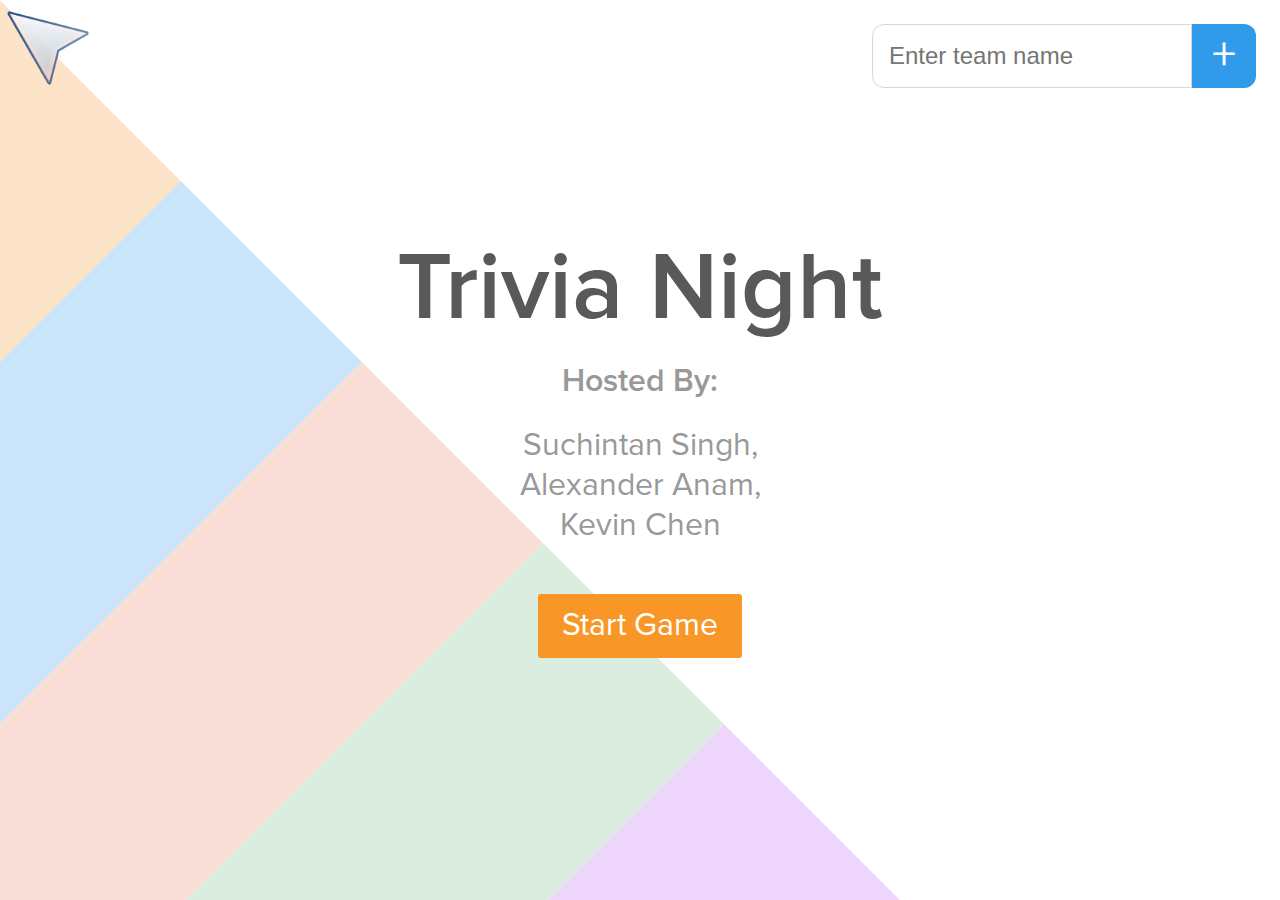
==== 06-26-2018/index.html @ 24c71b9f "Added new trivia questions" ====
<html>

<head>
    <title>Trivia</title>

    <link type="text/css" rel="stylesheet" href="reset.css" />
    <link type="text/css" rel="stylesheet" href="main.css" />

    <script type="text/javascript" src="underscore.js"></script>
    <script type="text/javascript" src="jquery.js"></script>
    <script type="text/javascript" src="questions.js"></script>
    <script type="text/javascript" src="main.js"></script>
</head>

<body>
    <img id="cursor" src="images/cursor.png" />

    <div id="home" class="screen">
        <div class="bg">
            <div class="panel" data-value="1"></div>
            <div class="panel" data-value="2"></div>
            <div class="panel" data-value="3"></div>
            <div class="panel" data-value="4"></div>
            <div class="panel" data-value="5"></div>
        </div>
        <div class="wrapper">
            <div class="title">Trivia Night</div>
            <div class="subtitle">
                <em>Hosted By:</em><br />
                Suchintan Singh,<br />
                Alexander Anam,<br />
                Kevin Chen
            </div>
            <button class="start-game-btn">Start Game</button>
        </div>
        <div class="teams-container">
            <div class="teams-list"></div>

            <span class="team-name-input-group">
                <input class="team-name-value" type="text" placeholder="Enter team name" />
                <button class="add-team-btn">+</button>
            </span>
        </div>
    </div>

    <div id="board" class="screen">
        <div class="scores">
            <button class="back-btn">&lt;</button>
            <div class="score-list"></div>
            <button class="finish-btn">&gt;</button>
        </div>
        <div class="questions"></div>
    </div>

    <div id="bonus" class="screen">
        <button class="back-btn">&lt;</button>
        <button class="finish-btn">&gt;</button>
        <div class="wrapper">
            <div class="title">Bonus Question</div>
            <div class="text">Identify as many song names as possible. <br />Each correct song name is worth 100 points.</div>
            <div>
                <audio class="bonus-audio" controls preload="none">
                    <source src="media/FinalGauntlet.m4a" type="audio/mp4" />
                </audio>
            </div>
            <button class="show-answer-btn">Show Answer</button>

            <div class="answers">
                <div class="answer-line">
                    <span class="track">1.</span>
                    <span class="title">Mr. Brightside -</span>
                    <span class="artist">Killers</span>
                </div>
                <div class="answer-line">
                    <span class="track">2.</span>
                    <span class="title">Always Be My Baby -</span>
                    <span class="artist">Mariah Carey</span>
                </div>
                <div class="answer-line">
                    <span class="track">3.</span>
                    <span class="title">Lose Yourself -</span>
                    <span class="artist">Eminem</span>
                </div>
                <div class="answer-line">
                    <span class="track">4.</span>
                    <span class="title">Party in the USA -</span>
                    <span class="artist">Miley Cyrus</span>
                </div>
                <div class="answer-line">
                    <span class="track">5.</span>
                    <span class="title">It's Gonna Be Me -</span>
                    <span class="artist">NSync</span>
                </div>
                <div class="answer-line">
                    <span class="track">6.</span>
                    <span class="title">Bohemian Rhapsody -</span>
                    <span class="artist">Queen</span>
                </div>
                <div class="answer-line">
                    <span class="track">7.</span>
                    <span class="title">Just The Way You Are -</span>
                    <span class="artist">Bruno Mars</span>
                </div>
                <div class="answer-line">
                    <span class="track">8.</span>
                    <span class="title">I Want You Back -</span>
                    <span class="artist">Jackson 5</span>
                </div>
                <div class="answer-line">
                    <span class="track">9.</span>
                    <span class="title">Sweet Child O' Mine -</span>
                    <span class="artist">Guns N' Roses</span>
                </div>
                <div class="answer-line">
                    <span class="track">10.</span>
                    <span class="title">Sailor moon theme</span>
                </div>
            </div>
        </div>
        <div class="scores"></div>
    </div>

    <div id="scores" class="screen">
        <div class="bg">
            <div class="panel" data-value="1"></div>
            <div class="panel" data-value="2"></div>
            <div class="panel" data-value="3"></div>
            <div class="panel" data-value="4"></div>
            <div class="panel" data-value="5"></div>
        </div>
        <button class="back-btn">&lt;</button>
        <div class="wrapper">
            <div class="title">Leaderboard</div>
            <div class="scores"></div>
        </div>
    </div>

    <!-- this will show the active question -->
    <div id="question">
        <button class="back-btn">&lt;</button>
        <div class="title"></div>
        <div class="timer">
            <span class="time">60 seconds</span>
            <button class="start-btn">Start</button>
            <button class="stop-btn">Stop</button>
        </div>
        <div class="scores"></div>
        <div class="wrapper">
            <div class="subtitle subtitle-q">Question</div>
            <div class="text-container">
                <div class="text"></div>
                <div class="choices"></div>
            </div>

            <button class="show-answer-btn">Show Answer</button>

            <div class="subtitle subtitle-a">Answer</div>
            <div class="answer"></div>

            <div class="subtitle subtitle-f">Fun Fact</div>
            <div class="fact"></div>

            <button class="close-btn">Back to Questions</button>
        </div>
    </div>


</body>

</html>
---- 06-26-2018/main.css ----
/** FONTS **/
@font-face { font-family: "ProximaNova"; src: url("fonts/ProximaNova-Regular.otf"); }
@font-face { font-family: "ProximaNovaLt"; src: url("fonts/ProximaNova-Light.otf"); }
@font-face { font-family: "ProximaNovaBd"; src: url("fonts/ProximaNova-Semibold.otf"); }

* {
    user-select: none;
}

/** COMMON STYLES **/
html {
    font-family: "ProximaNova";
    font-size: 32px;
    color: white;
}
#cursor {
    position: fixed;
    z-index: 100000;
    pointer-events: none;
    width: 96px;
}
button {
    transition: background 0.2s, opacity 0.2s;
    cursor: pointer;
    display: block;
    outline: none;
    margin: 24px auto 0 auto;
    padding: 16px 24px;
    color: white;
    background: rgba(255,255,255,0.25);
    opacity: 1.0;
    font-size: 32px;
    font-family: "ProximaNova";
    border: none;
    border-radius: 3px;
}
button:hover {
    background: rgba(255,255,255,0.4);
}
input[type="text"] {
    outline: none;
    width: 100%;
    height: 64px;
    padding: 12px 16px;
    font-size: 24px;
    border: solid 1px #d7d7d7;
    color: #595959;
    border-radius: 12px;
    box-sizing: border-box;
}
input[type="text"]:active, input[type="text"]:focus {
    border-color: #329aea;
}
.screen {
    overflow: hidden;
    position: absolute;
    top: 0;
    left: 0;
    width: 100%;
    height: 100%;
}
/** HOME STYLES **/
#home {
    display: table;
    color: #595959;
}
#home > .wrapper {
    transition: opacity 0.5s;
    position: relative;
    z-index: 1000;
    display: table-cell;
    vertical-align: middle;
    text-align: center;
}
#home > .wrapper > .title {
    font-family: "ProximaNovaBd";
    font-weight: 800;
    font-size: 96px;
    margin-bottom: 24px;
}
#home > .wrapper > .subtitle {
    line-height: 1.25em;
    margin-bottom: 48px;
    color: #999;
}
#home > .wrapper > .subtitle > em {
    display: inline-block;
    margin-bottom: 24px;
    font-family: "ProximaNovaBd";
    font-weight: 800;
}
#home button {
    background: #f89728;
}
#home button:hover {
    opacity: 0.7;
}
#home .teams-container {
    transition: opacity 0.5s;
    position: absolute;
    z-index: 1000;
    top: 12px;
    right: 24px;
    text-align: right;
}
#home .teams-container > .teams-list {
    margin-top: 12px;
    margin-bottom: 12px;
    text-align: left;
}
#home .teams-container > .teams-list > .team {
    line-height: 1.25em;
}
#home .teams-container > .teams-list > .team > .remove-btn {
    transition: color 0.2s;
    cursor: pointer;
    position: relative;
    top: -3px;
    margin-right: 16px;
    font-weight: 800;
    font-family: "ProximaNovaBd";
    color: #b2b2b2;
}
#home .teams-container > .teams-list > .team > .remove-btn:hover {
    color: #ef8166;
}
#home .teams-container > .teams-list > .team > .index {
    font-family: "ProximaNovaBd";
    font-weight: 800;
}
#home .teams-container > .team-name-input-group {
    overflow: hidden;
    display: inline-block;
    text-align: right;
}
#home .teams-container > .team-name-input-group > input.team-name-value {
    float: left;
    width: 320px;
    border-radius: 12px 0 0 12px;
}
#home .teams-container > .team-name-input-group > button.add-team-btn {
    display: inline-block;
    float: left;
    width: 64px;
    height: 64px;
    line-height: 64px;
    margin: 0;
    padding: 0;
    font-size: 48px;
    background: #329aea;
    border-radius: 0 12px 12px 0;
}
#home > .bg {
    overflow: hidden;
    position: absolute;
    top: 0;
    left: 0;
    width: 100%;
    height: 100%;
    transform: rotate(45deg);
    transform-origin: top left;
    opacity: 0.25;
}
#home > .bg > .panel {
    float: left;
    width: 20%;
    height: 100%;
}
#home > .bg > .panel[data-value="1"] { background: #f89728; }
#home > .bg > .panel[data-value="2"] { background: #329aea; }
#home > .bg > .panel[data-value="3"] { background: #ef8166; }
#home > .bg > .panel[data-value="4"] { background: #6eba83; }
#home > .bg > .panel[data-value="5"] { background: #b95cf7; }

/** BOARD STYLES **/
#board {
    font-family: "ProximaNovaBd";
    font-weight: 800;
    box-sizing: border-box;
}
#board > .scores {
    overflow: hidden;
    position: relative;
    height: 160px;
}
#board > .scores > button {
    position: absolute;
    top: calc((160px - 64px) / 2);
    width: 64px;
    height: 64px;
    line-height: 64px;
    margin: 0;
    padding: 0;
    background: #999;
    border-radius: 50%;
    opacity: 0.5;
}
#board > .scores > button.back-btn {
    left: 24px;
}
#board > .scores > button.finish-btn {
    right: 24px;
}
#board > .scores > button:hover {
    opacity: 1.0;
}
#board > .scores > .score-list {
    overflow: hidden;
    position: absolute;
    top: 0;
    left: 120px;
    right: 120px;
    height: 160px;
    box-sizing: border-box;
}
#board > .scores > .score-list > .score {
    display: table;
    float: left;
    height: 100%;
    text-align: center;
    color: #595959;
    box-sizing: border-box;
}
#board > .scores > .score-list > .score:nth-child(even) {
    background: #f2f2f2;
}
#board > .scores > .score-list > .score:first-child {
    border-left: none;
}
#board > .scores > .score-list > .score > .wrapper {
    display: table-cell;
    vertical-align: middle;
}
#board > .scores > .score-list > .score > .wrapper > .name {
    margin-bottom: 12px;
    font-family: "ProximaNova";
    font-weight: 100;
    color: #999;
}
#board > .scores > .score-list > .score > .wrapper > .value {
    font-family: "ProximaNovaBd";
    font-weight: 800;
    font-size: 48px;
}
#board > .questions {
    height: calc(100% - 160px);
    text-transform: uppercase;
}
#board > .questions > .category {
    float: left;
    box-sizing: border-box;
}
#board > .questions > .category > .title,
#board > .questions > .category > .question {
    display: table;
    width: 100%;
    box-sizing: border-box;
}
#board > .questions > .category > .title > .wrapper,
#board > .questions > .category > .question > .wrapper {
    display: table-cell;
    width: 100%;
    height: 100%;
    background: #f2f2f2;
    border: solid 1px transparent;
    text-align: center;
    vertical-align: middle;
    box-sizing: border-box;
}
#board > .questions > .category > .title > .wrapper {
    color: rgba(255,255,255,0.75);
}
#board > .questions > .category > .question > .wrapper {
    transition: opacity 0.2s;
    cursor: pointer;
    font-size: 64px;
    opacity: 1.0;
}
#board > .questions > .category > .question > .wrapper.masked {
    opacity: 0.3;
}
#board > .questions > .category > .question > .wrapper:not(.masked):hover {
    opacity: 0.8;
}

/** QUESTION STYLES **/
#question {
    display: none;
    position: fixed;
    top: 0;
    left: 0;
    width: 100%;
    height: 100%;
}
#question > .back-btn {
    position: absolute;
    top: 12px;
    left: 12px;
    width: 64px;
    height: 64px;
    line-height: 64px;
    margin: 0;
    padding: 0;
    border-radius: 50%;
    opacity: 0.3;
}
#question > .title {
    position: absolute;
    left: 0;
    bottom: -128px;
    font-size: 128px;
    font-weight: 800;
    font-family: "ProximaNovaBd";
    transform: rotate(270deg);
    transform-origin: left top;
    text-transform: uppercase;
    opacity: 0.1;
}
#question > .timer {
    overflow: hidden;
    position: absolute;
    top: 12px;
    right: 12px;
}
#question > .timer > .time {
    float: left;
    line-height: 64px;
    margin-right: 12px;
}
#question > .timer > button {
    float: left;
    margin-top: 0;
}
#question > .wrapper {
    display: table-cell;
    line-height: 1.25em;
    padding: 0 15%;
    vertical-align: middle;
    text-align: center;
}
#question > .wrapper > .title,
#question > .wrapper > .subtitle {
    margin-bottom: 48px;
    text-transform: uppercase;
    opacity: 0.7;
    font-family: "ProximaNovaBd";
    font-weight: 800;
    font-size: 24px;
}
#question > .wrapper > .subtitle {
    margin-bottom: 16px;
    font-size: 24px;
}

#question > .wrapper > .text-container {
    display: inline-block;
    margin-bottom: 32px;
    text-align: left;
}
#question > .wrapper > .text-container > audio {
    width: 100%;
    margin-top: 24px;
}
#question > .wrapper > .text-container > .choices {
    margin-top: 24px;
    margin-left: 24px;
}
#question > .wrapper > .text-container > .choices > .choice {
    transition: opacity 0.2s;
    opacity: 1.0;
}
#question > .wrapper > .text-container > .choices > .choice > em {
    opacity: 0.8;
}

#question > .wrapper > .text-container > .choices.answer {
}
#question > .wrapper > .text-container > .choices.answer > .choice {
    opacity: 0.25;
}
#question > .wrapper > .text-container > .choices.answer > .choice.answer {
    opacity: 1.0;
}

#question > .wrapper > .fact {
    margin-bottom: 48px;
}
#question > .wrapper > .answer {
    margin-bottom: 96px;
}

#question > .scores {
    position: absolute;
    top: 12px;
    right: 12px;
}
#question > .scores button {
    width: 100%;
    margin: 0 0 12px 0;
    background: rgba(255,255,255,0.1);
    text-align: center;
}
#question > .scores button:hover {
    background: rgba(255,255,255,0.3);
}
#question > .scores button.active {
    background: rgba(255,255,255,0.5);
}
#question > .scores button.active:hover {
    background: rgba(255,255,255,0.7);
}
#question > .scores > span.team.half-allowed {
    overflow: hidden;
    display: block;
    float: right;
    clear: both;
}
#question > .scores > span.team.half-allowed > .label {
    float: left;
    line-height: 64px;
    margin-right: 12px;
}
#question > .scores > span.team.half-allowed > .half {
    float: left;
    width: 120px;
    border-radius: 3px 0 0 3px;
}
#question > .scores > span.team.half-allowed > .full {
    float: left;
    width: 120px;
    border-radius: 0 3px 3px 0;
}

/** BONUS STYLES **/
#bonus {
    position: relative;
    background: #f89728;
    text-align: center;
}
#bonus > button {
    position: absolute;
    top: calc((160px - 64px) / 2);
    width: 64px;
    height: 64px;
    line-height: 64px;
    margin: 0;
    padding: 0;
    border-radius: 50%;
}
#bonus > button.back-btn {
    left: 24px;
}
#bonus > button.finish-btn {
    right: 24px;
}
#bonus > .wrapper {
    display: table-cell;
    padding: 0 15%;
    vertical-align: middle;
}
#bonus > .wrapper > .title {
    margin-bottom: 48px;
    text-transform: uppercase;
    opacity: 0.7;
    font-family: "ProximaNovaBd";
    font-weight: 800;
    font-size: 24px;
}
#bonus > .wrapper > .text {
    display: inline-block;
    margin-bottom: 32px;
    text-align: left;
}
#bonus > .wrapper > .answers {
}
#bonus > .wrapper > .answers > .answer-line {
    overflow: hidden;
    width: 100%;
    margin-bottom: 12px;
    font-size: 24px;
    text-align: left;
}
#bonus > .wrapper > .answers > .answer-line > .track {
}
#bonus > .wrapper > .answers > .answer-line > .artist {
}
#bonus > .wrapper > .answers > .answer-line > .title {
    font-family: "ProximaNovaBd";
    font-weight: 800;
}
#bonus > .wrapper > .answers > .answer-line > audio {
    float: left;
    width: 96px;
    margin-right: 12px;
}
#bonus > .scores {
    position: absolute;
    top: 160px;
    right: 24px;
    padding: 24px;
    background: rgba(255,255,255,0.25);
    border-radius: 12px;
}
#bonus > .scores > .team {
    overflow: hidden;
    margin-bottom: 12px;
}
#bonus > .scores > .team:last-child {
    margin-bottom: 0;
}
#bonus > .scores > .team > .name {
    float: right;
    line-height: 64px;
    margin-right: 12px;
}
#bonus > .scores > .team > .value {
    float: right;
    width: 120px;
    text-align: right;
}

/** SCORES STYLES **/
#scores {
    color: #595959;
    text-align: center;
}
#scores > .back-btn {
    position: absolute;
    top: 12px;
    left: 12px;
    width: 64px;
    height: 64px;
    line-height: 64px;
    margin: 0;
    padding: 0;
    background: rgba(100,100,100,0.3);
    border-radius: 50%;
    opacity: 0.3;
}
#scores .back-btn:hover {
    background: rgba(100,100,100,0.5);
}
#scores > .wrapper {
    display: table-cell;
    vertical-align: middle;
    padding: 0 15%;
}
#scores > .wrapper > .title {
    margin-bottom: 24px;
    font-family: "ProximaNovaBd";
    font-weight: 800;
    font-size: 48px;
    color: #999;
}
#scores > .wrapper > .scores {}
#scores > .wrapper > .scores > .team {
    overflow: hidden;
    height: 48px;
    line-height: 48px;
    font-family: "ProximaNovaBd";
    font-weight: 800;
    font-size: 32px;
    border-bottom: solid 1px #d7d7d7;
}
#scores > .wrapper > .scores > .team:nth-child(1) {
    height: 128px;
    line-height: 128px;
    font-size: 96px;
}
#scores > .wrapper > .scores > .team:nth-child(2) {
    height: 96px;
    line-height: 96px;
    font-size: 64px;
}
#scores > .wrapper > .scores > .team:nth-child(3) {
    height: 64px;
    line-height: 64px;
    font-size: 48px;
}
#scores > .wrapper > .scores > .team:last-child {
    border-bottom: none;
}
#scores > .wrapper > .scores > .team > .name {
    float: left;
}
#scores > .wrapper > .scores > .team > .score {
    float: right;
}

#scores > .bg {
    overflow: hidden;
    position: absolute;
    top: 0;
    left: 0;
    width: 100%;
    height: 100%;
    transform: rotate(45deg);
    transform-origin: top left;
    opacity: 0.25;
}
#scores > .bg > .panel {
    float: left;
    width: 20%;
    height: 100%;
}
#scores > .bg > .panel[data-value="1"] { background: #f89728; }
#scores > .bg > .panel[data-value="2"] { background: #329aea; }
#scores > .bg > .panel[data-value="3"] { background: #ef8166; }
#scores > .bg > .panel[data-value="4"] { background: #6eba83; }
#scores > .bg > .panel[data-value="5"] { background: #b95cf7; }

/** HOME SCREEN MANAGEMENT **/
#home.active { display: table; }
#home:not(.active) { display: none; }

/** BOARD SCREEN MANAGEMENT **/
#board.active { display: block; }
#board:not(.active) { display: none; }

/** BONUS SCREEN MANAGEMENT **/
#bonus.active { display: table; }
#bonus:not(.active) { display: none; }

/** SCORES SCREEN MANAGEMENT **/
#scores.active { display: table; }
#scores:not(.active) { display: none; }
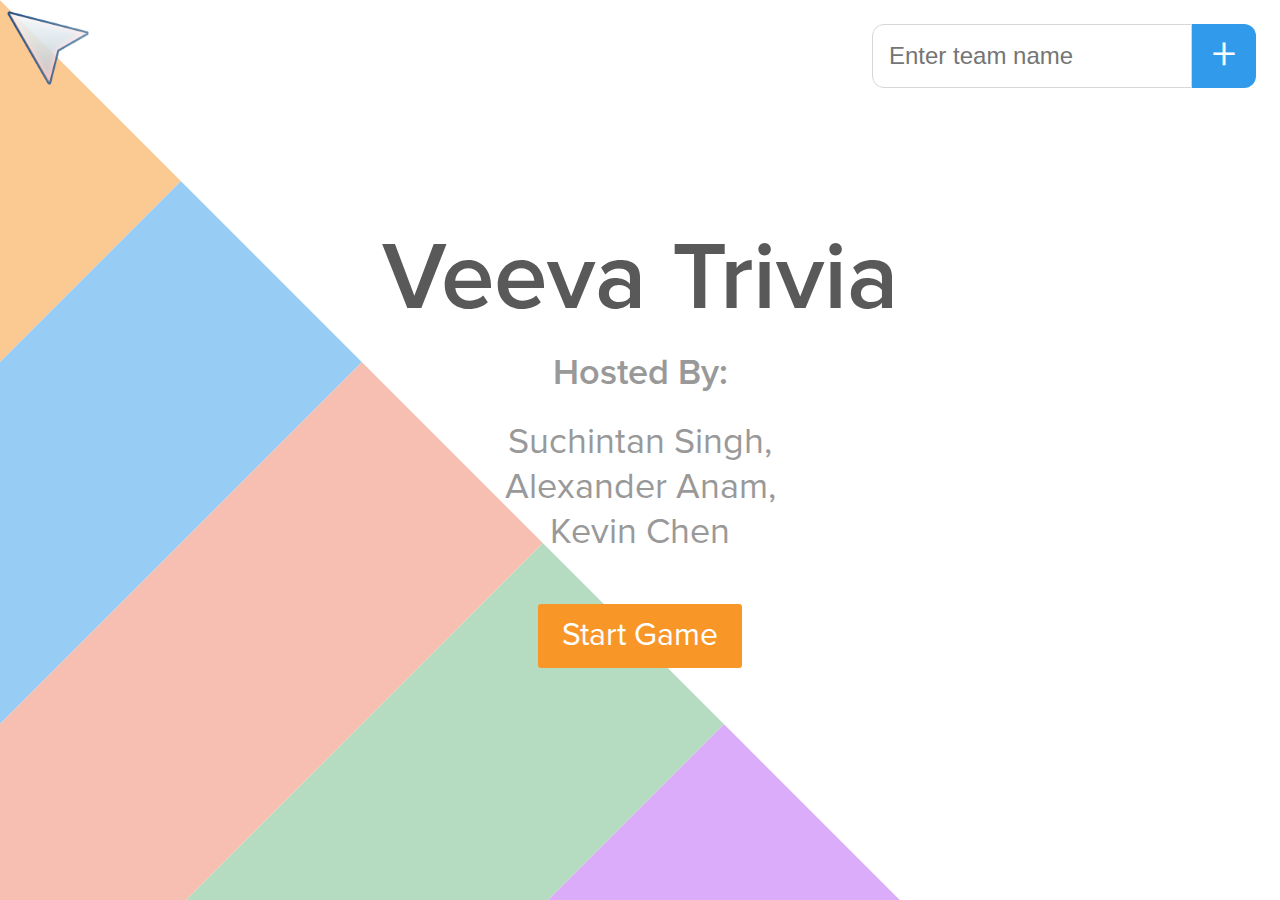
==== commit 7cba12b8: "Updated final score for most recent trivia" ====
--- a/06-26-2018/index.html
+++ b/06-26-2018/index.html
@@ -24,7 +24,7 @@
             <div class="panel" data-value="5"></div>
         </div>
         <div class="wrapper">
-            <div class="title">Trivia Night</div>
+            <div class="title">Veeva Trivia</div>
             <div class="subtitle">
                 <em>Hosted By:</em><br />
                 Suchintan Singh,<br />
--- a/06-26-2018/main.css
+++ b/06-26-2018/main.css
@@ -10,7 +10,7 @@
 /** COMMON STYLES **/
 html {
     font-family: "ProximaNova";
-    font-size: 32px;
+    font-size: 36px;
     color: white;
 }
 #cursor {
@@ -159,7 +159,7 @@
     height: 100%;
     transform: rotate(45deg);
     transform-origin: top left;
-    opacity: 0.25;
+    opacity: 0.5;
 }
 #home > .bg > .panel {
     float: left;
